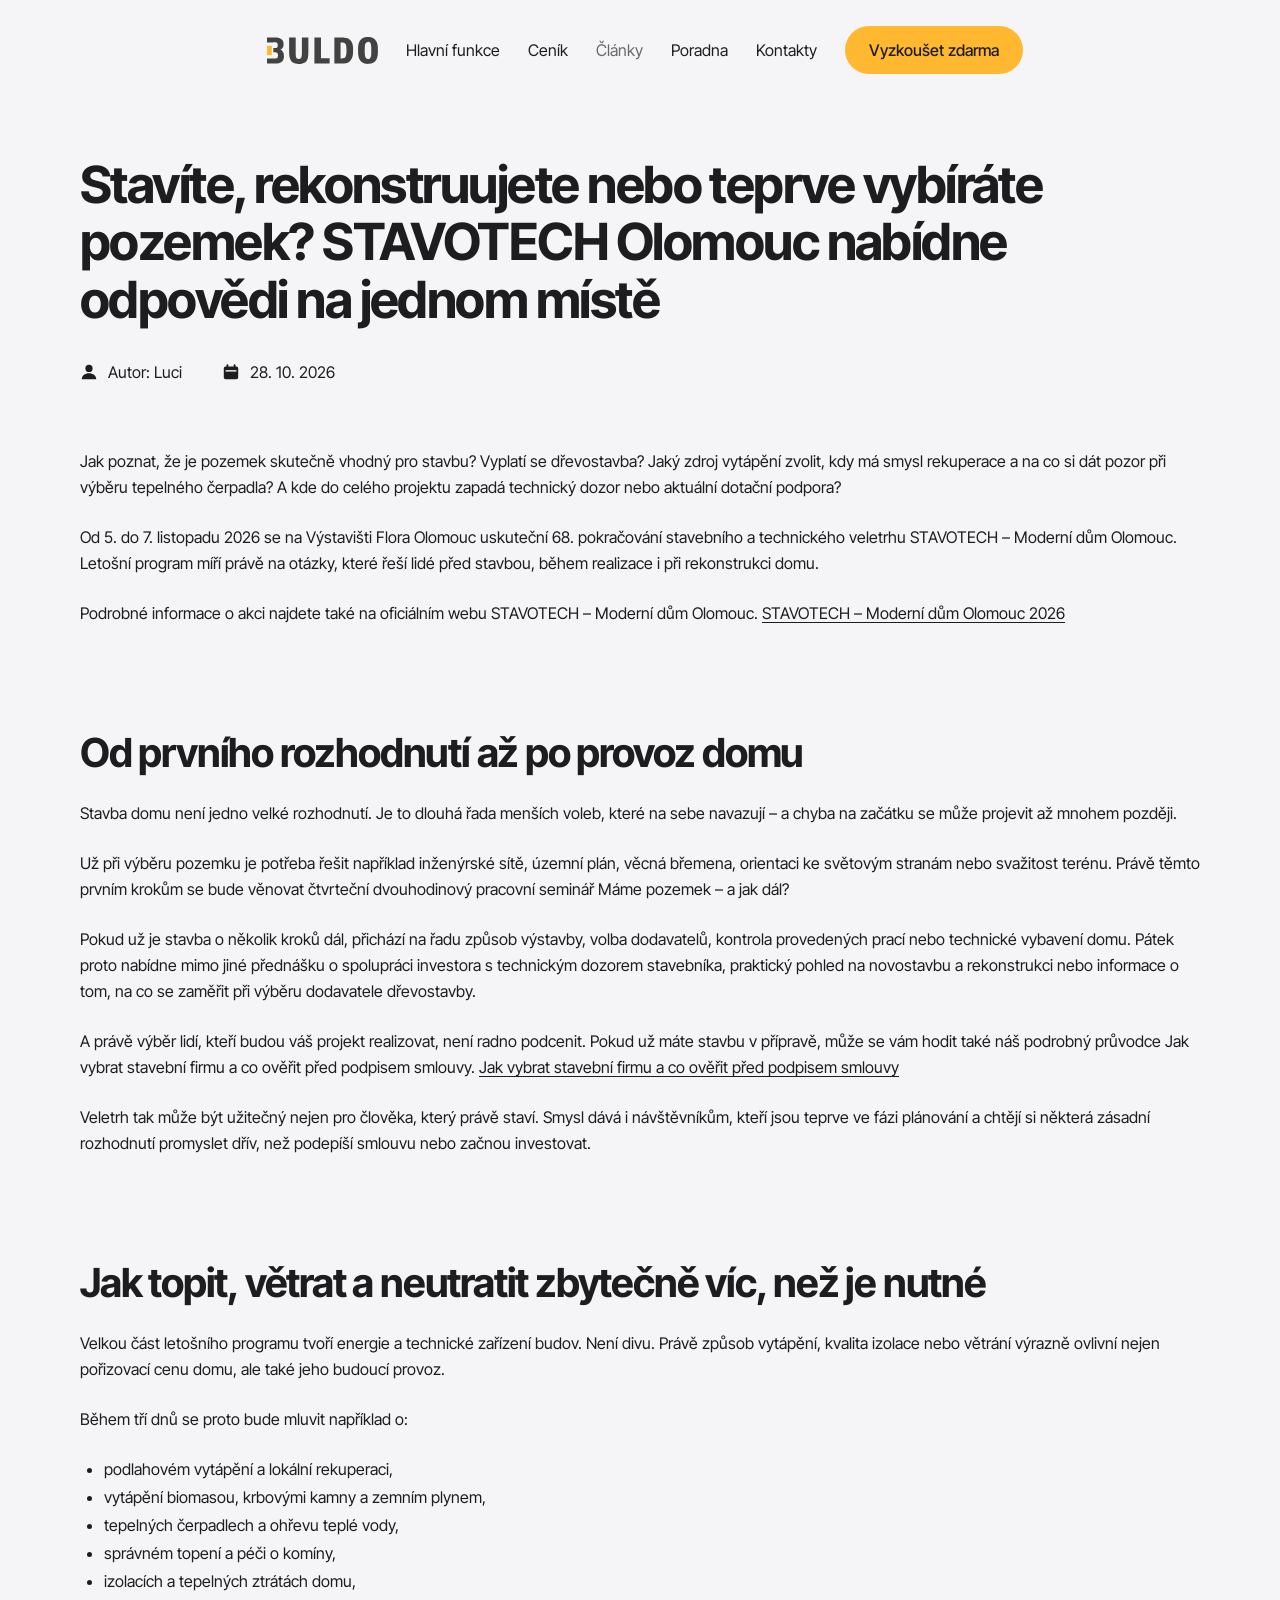
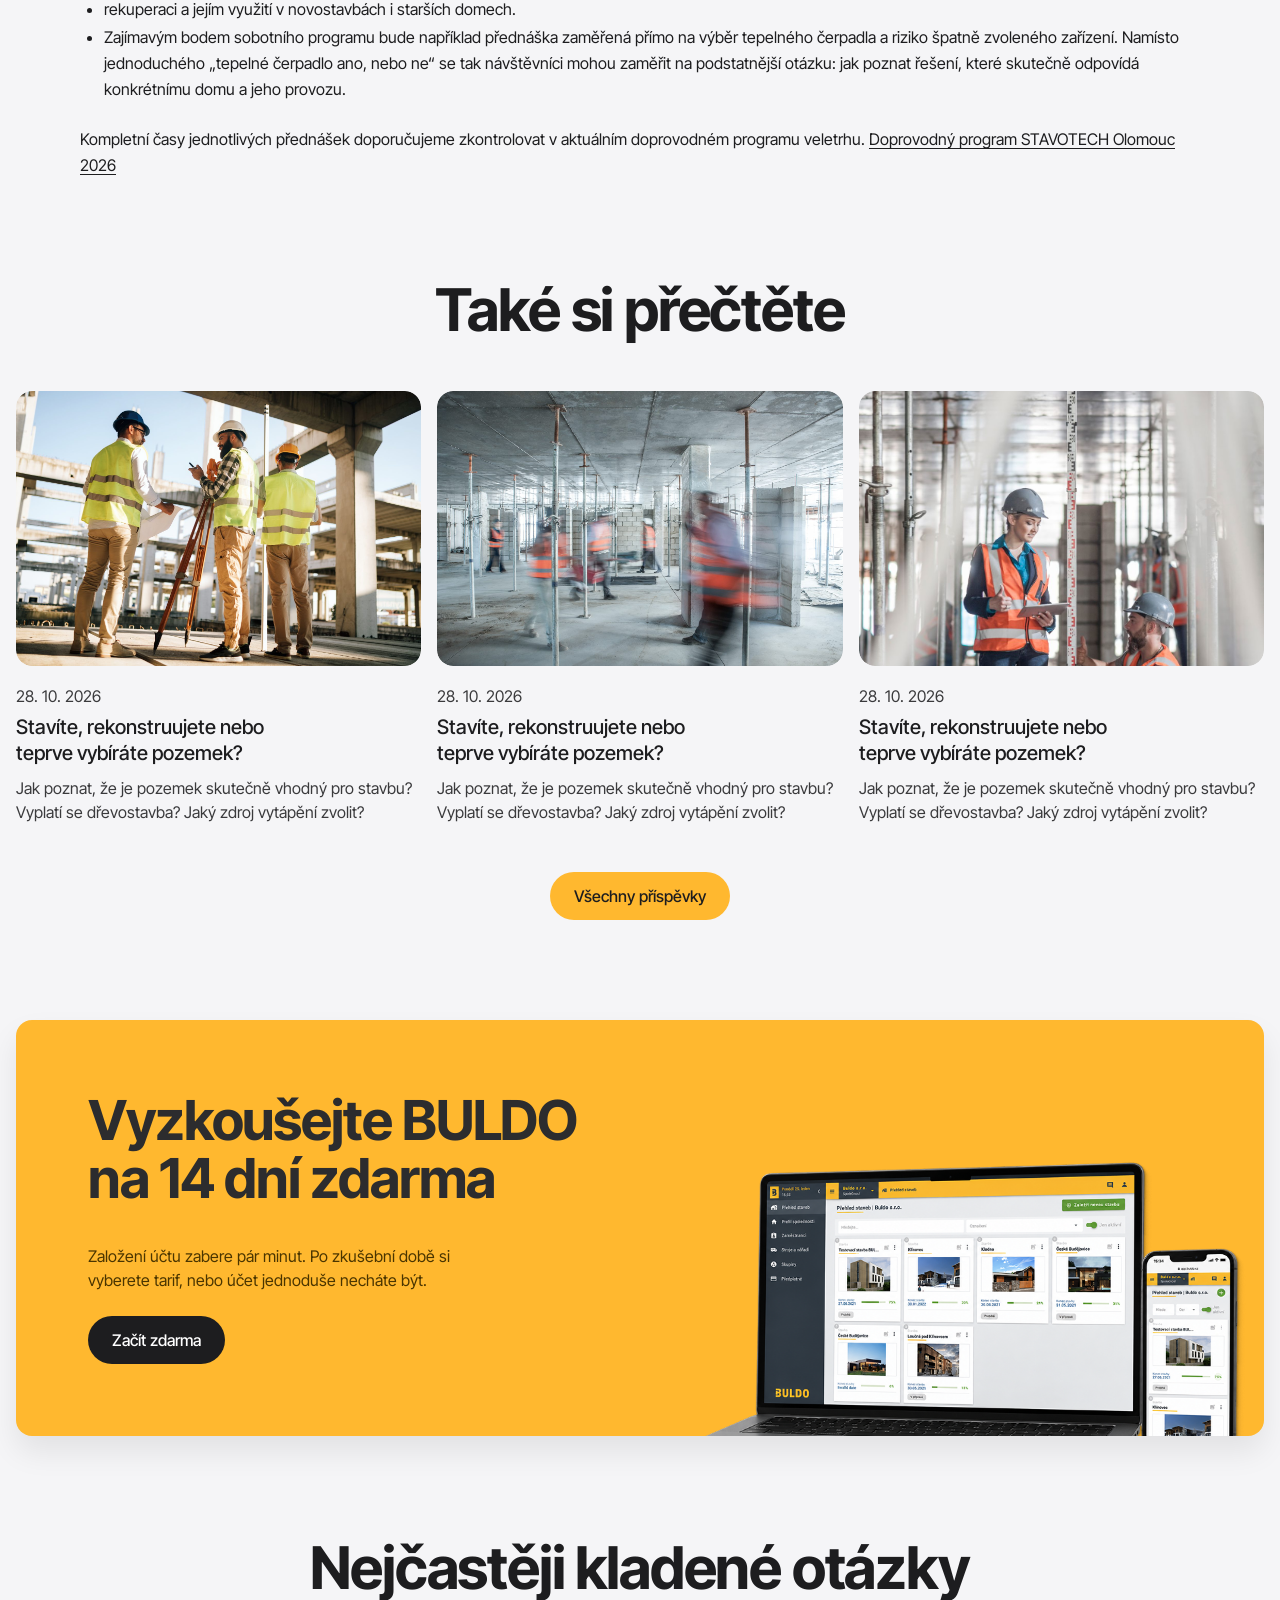
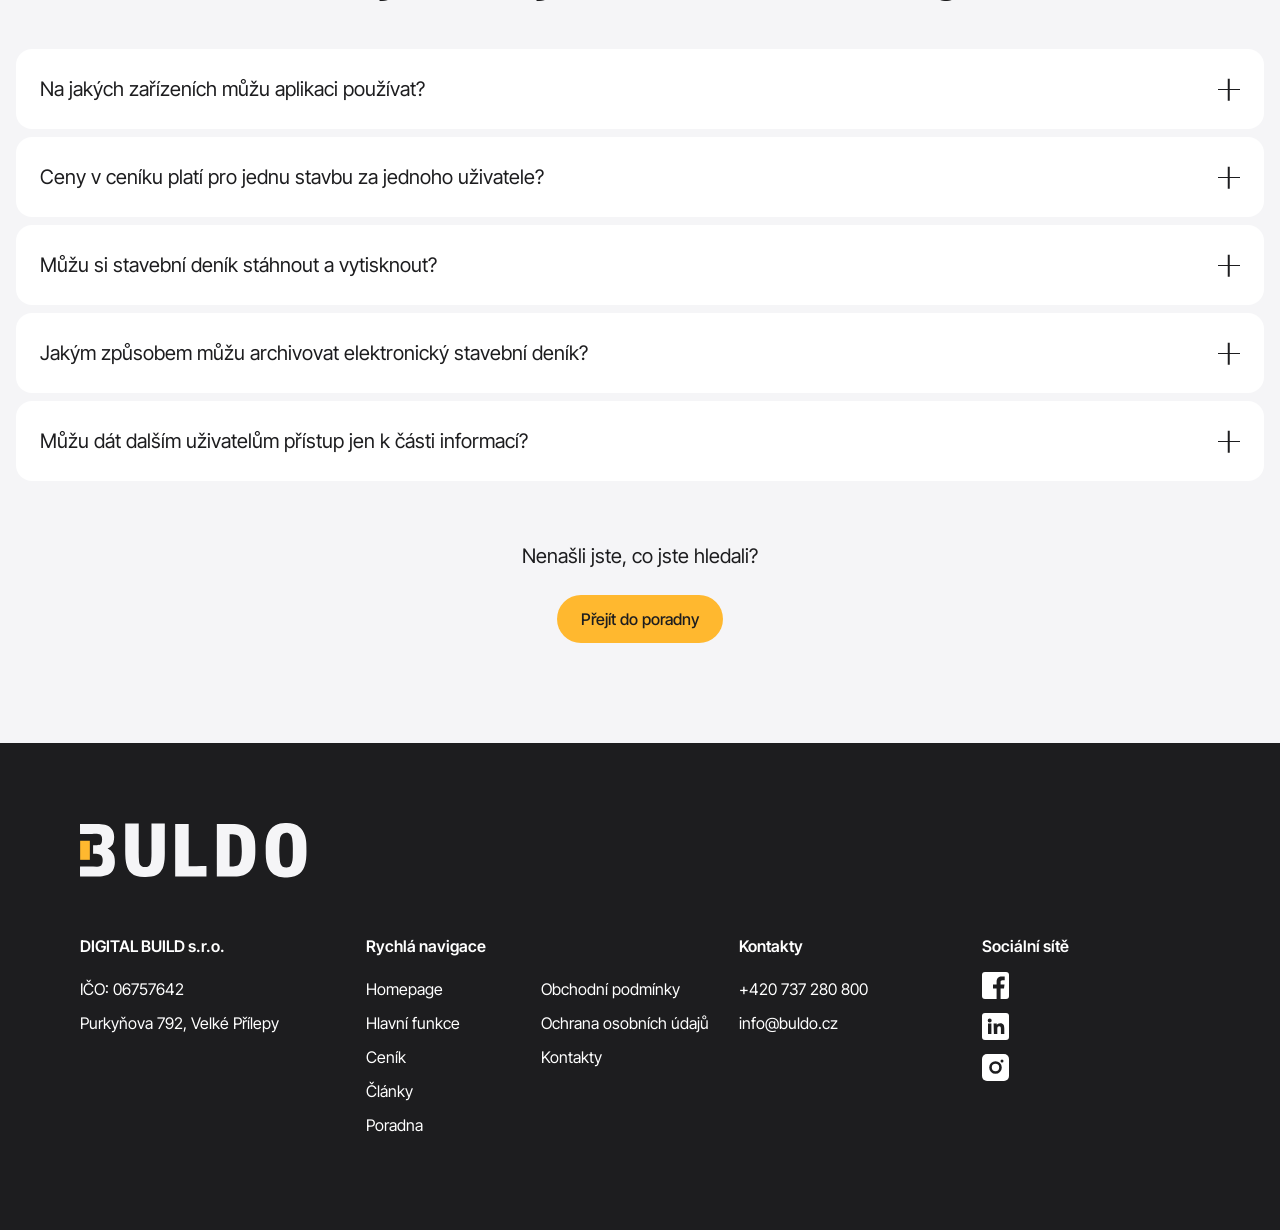
==== clanek.html @ ab0c4dd3 "Tabulka tarifů na mobilu: přepínač Basic/Standard/Profi/Profi+ Co-Authored-By: Claude Opus 5.5 <nore" ====
<!doctype html>
<html lang="cs">
<head>
<meta charset="utf-8">
<meta name="viewport" content="width=device-width, initial-scale=1">
<title>STAVOTECH Olomouc nabídne odpovědi na jednom místě | BULDO</title>
<meta name="description" content="Stavíte, rekonstruujete nebo teprve vybíráte pozemek? Program veletrhu STAVOTECH – Moderní dům Olomouc 2026.">
<link rel="icon" href="assets/svg/favicon.svg" type="image/svg+xml">
<link rel="preconnect" href="https://fonts.googleapis.com">
<link rel="preconnect" href="https://fonts.gstatic.com" crossorigin>
<link rel="stylesheet" href="https://fonts.googleapis.com/css2?family=Inter+Tight:wght@400;500;600;700&display=swap">
<link rel="stylesheet" href="assets/css/style.css?v=202611031848">
</head>
<body>
<header class="site-header header-light">
  <nav class="nav" aria-label="Hlavní menu">
    <a class="nav-logo" href="index.html" aria-label="BULDO, úvodní stránka"><img class="" src="assets/svg/logo-grey.svg" alt="BULDO" width="110" height="27"></a>
    <ul class="nav-links"><li><a href="index.html#funkce">Hlavní funkce</a></li><li><a href="index.html#cenik">Ceník</a></li><li><a href="clanky.html" aria-current="page">Články</a></li><li><a href="poradna.html">Poradna</a></li><li><a href="kontakt.html">Kontakty</a></li></ul>
    <a class="btn btn-yellow" href="https://app.buldo.cz/register">Vyzkoušet zdarma</a>
    <button class="nav-burger" type="button" aria-label="Otevřít menu" aria-expanded="false" aria-controls="mobile-menu"><span></span></button>
  </nav>
  <div class="mobile-menu" id="mobile-menu"><a href="index.html#funkce">Hlavní funkce</a><a href="index.html#cenik">Ceník</a><a href="clanky.html">Články</a><a href="poradna.html">Poradna</a><a href="kontakt.html">Kontakty</a><a class="btn btn-yellow" href="https://app.buldo.cz/register">Vyzkoušet zdarma</a></div>
</header>
<main>
<article class="post">
  <h1>Stavíte, rekonstruujete nebo teprve vybíráte pozemek? STAVOTECH Olomouc nabídne odpovědi na jednom místě</h1>
  <div class="post-meta"><span><svg viewBox="0 0 20 20" aria-hidden="true"><circle cx="10" cy="6" r="4" fill="#1D1D1F"/><path d="M2 18c0-4 3.6-6.5 8-6.5s8 2.5 8 6.5z" fill="#1D1D1F"/></svg>Autor: Luci</span><span><svg viewBox="0 0 20 20" aria-hidden="true"><rect x="2" y="4" width="16" height="14" rx="2" fill="#1D1D1F"/><rect x="5" y="1.5" width="2" height="4" rx="1" fill="#1D1D1F"/><rect x="13" y="1.5" width="2" height="4" rx="1" fill="#1D1D1F"/><rect x="4" y="8" width="12" height="1.5" fill="#fff"/></svg><time datetime="2026-10-28">28. 10. 2026</time></span></div>
  <div class="post-body">
    <p>Jak poznat, že je pozemek skutečně vhodný pro stavbu? Vyplatí se dřevostavba? Jaký zdroj vytápění zvolit, kdy má smysl rekuperace a na co si dát pozor při výběru tepelného čerpadla? A kde do celého projektu zapadá technický dozor nebo aktuální dotační podpora?</p>
    <p>Od 5. do 7. listopadu 2026 se na Výstavišti Flora Olomouc uskuteční 68. pokračování stavebního a technického veletrhu STAVOTECH – Moderní dům Olomouc. Letošní program míří právě na otázky, které řeší lidé před stavbou, během realizace i při rekonstrukci domu.</p>
    <p>Podrobné informace o akci najdete také na oficiálním webu STAVOTECH – Moderní dům Olomouc. <a href="#">STAVOTECH – Moderní dům Olomouc 2026</a></p>
    <h2>Od prvního rozhodnutí až po provoz domu</h2>
    <p>Stavba domu není jedno velké rozhodnutí. Je to dlouhá řada menších voleb, které na sebe navazují – a chyba na začátku se může projevit až mnohem později.</p>
    <p>Už při výběru pozemku je potřeba řešit například inženýrské sítě, územní plán, věcná břemena, orientaci ke světovým stranám nebo svažitost terénu. Právě těmto prvním krokům se bude věnovat čtvrteční dvouhodinový pracovní seminář Máme pozemek – a jak dál?</p>
    <p>Pokud už je stavba o několik kroků dál, přichází na řadu způsob výstavby, volba dodavatelů, kontrola provedených prací nebo technické vybavení domu. Pátek proto nabídne mimo jiné přednášku o spolupráci investora s technickým dozorem stavebníka, praktický pohled na novostavbu a rekonstrukci nebo informace o tom, na co se zaměřit při výběru dodavatele dřevostavby.</p>
    <p>A právě výběr lidí, kteří budou váš projekt realizovat, není radno podcenit. Pokud už máte stavbu v přípravě, může se vám hodit také náš podrobný průvodce Jak vybrat stavební firmu a co ověřit před podpisem smlouvy. <a href="#">Jak vybrat stavební firmu a co ověřit před podpisem smlouvy</a></p>
    <p>Veletrh tak může být užitečný nejen pro člověka, který právě staví. Smysl dává i návštěvníkům, kteří jsou teprve ve fázi plánování a chtějí si některá zásadní rozhodnutí promyslet dřív, než podepíší smlouvu nebo začnou investovat.</p>
    <h2>Jak topit, větrat a neutratit zbytečně víc, než je nutné</h2>
    <p>Velkou část letošního programu tvoří energie a technické zařízení budov. Není divu. Právě způsob vytápění, kvalita izolace nebo větrání výrazně ovlivní nejen pořizovací cenu domu, ale také jeho budoucí provoz.</p>
    <p>Během tří dnů se proto bude mluvit například o:</p>
    <ul>
      <li>podlahovém vytápění a lokální rekuperaci,</li>
      <li>vytápění biomasou, krbovými kamny a zemním plynem,</li>
      <li>tepelných čerpadlech a ohřevu teplé vody,</li>
      <li>správném topení a péči o komíny,</li>
      <li>izolacích a tepelných ztrátách domu,</li>
      <li>rekuperaci a jejím využití v novostavbách i starších domech.</li>
      <li>Zajímavým bodem sobotního programu bude například přednáška zaměřená přímo na výběr tepelného čerpadla a riziko špatně zvoleného zařízení. Namísto jednoduchého „tepelné čerpadlo ano, nebo ne“ se tak návštěvníci mohou zaměřit na podstatnější otázku: jak poznat řešení, které skutečně odpovídá konkrétnímu domu a jeho provozu.</li>
    </ul>
    <p>Kompletní časy jednotlivých přednášek doporučujeme zkontrolovat v aktuálním doprovodném programu veletrhu. <a href="#">Doprovodný program STAVOTECH Olomouc 2026</a></p>
  </div>
</article>
<section class="articles" aria-labelledby="also-title">
  <h2 class="h-section" id="also-title">Také si přečtěte</h2>
  <div class="article-grid"><a class="acard" href="clanek.html">
  <div class="img"><img src="assets/img/clanek-1.jpg" alt="Stavbyvedoucí a geodet na stavbě" width="458" height="275" loading="lazy"></div>
  <time datetime="2026-10-28">28. 10. 2026</time>
  <h3>Stavíte, rekonstruujete nebo teprve vybíráte pozemek?</h3>
  <p>Jak poznat, že je pozemek skutečně vhodný pro stavbu? Vyplatí se dřevostavba? Jaký zdroj vytápění zvolit?</p>
</a><a class="acard" href="clanek.html">
  <div class="img"><img src="assets/img/clanek-2.jpg" alt="Dělníci na stavbě v pohybu" width="458" height="275" loading="lazy"></div>
  <time datetime="2026-10-28">28. 10. 2026</time>
  <h3>Stavíte, rekonstruujete nebo teprve vybíráte pozemek?</h3>
  <p>Jak poznat, že je pozemek skutečně vhodný pro stavbu? Vyplatí se dřevostavba? Jaký zdroj vytápění zvolit?</p>
</a><a class="acard" href="clanek.html">
  <div class="img"><img src="assets/img/clanek-3.jpg" alt="Stavbyvedoucí s tabletem kontroluje měření" width="458" height="275" loading="lazy"></div>
  <time datetime="2026-10-28">28. 10. 2026</time>
  <h3>Stavíte, rekonstruujete nebo teprve vybíráte pozemek?</h3>
  <p>Jak poznat, že je pozemek skutečně vhodný pro stavbu? Vyplatí se dřevostavba? Jaký zdroj vytápění zvolit?</p>
</a></div>
  <a class="btn btn-yellow" href="clanky.html">Všechny příspěvky</a>
</section>
<section class="trial reveal" aria-labelledby="trial-title">
  <div>
    <h2 id="trial-title">Vyzkoušejte BULDO<br>na 14 dní zdarma</h2>
    <p>Založení účtu zabere pár minut. Po zkušební době si<br class="br-d"> vyberete tarif, nebo účet jednoduše necháte být.</p>
    <a class="btn btn-dark" href="https://app.buldo.cz/register">Začít zdarma</a>
  </div>
  <div class="trial-img"><img src="assets/img/app-mockup.png" alt="Aplikace BULDO na notebooku a v mobilu" width="871" height="463" loading="lazy"></div>
</section>
<section class="faq" aria-labelledby="faq-title">
  <h2 class="h-section" id="faq-title">Nejčastěji kladené otázky</h2>
  <div class="acc"><details><summary>Na jakých zařízeních můžu aplikaci používat?<span class="plus" aria-hidden="true"></span></summary><div class="answer"><p>Na počítači, notebooku, tabletu i chytrém telefonu. BULDO je webová aplikace, takže nic nestahujete ani neinstalujete. Přihlášení je chráněné dvoufázovým ověřením.</p></div></details>
<details><summary>Ceny v ceníku platí pro jednu stavbu za jednoho uživatele?<span class="plus" aria-hidden="true"></span></summary><div class="answer"><p>Ne. U tarifů Basic, Standard a Profi platíte za aktivního uživatele, ne za stavbu. Počet staveb je ve všech tarifech neomezený. Profi+ má jednu cenu za celý účet pro 40 až 100 uživatelů.</p></div></details>
<details><summary>Můžu si stavební deník stáhnout a vytisknout?<span class="plus" aria-hidden="true"></span></summary><div class="answer"><p>Ano. Celý deník nebo jen jeho část vyexportujete do PDF a můžete ho vytisknout. Pod každým podepsaným zápisem je uvedeno, kdo ho podepsal: jméno, funkce a společnost. Postup najdete v Poradně v části Export a tisk stavebního deníku.</p></div></details>
<details><summary>Jakým způsobem můžu archivovat elektronický stavební deník?<span class="plus" aria-hidden="true"></span></summary><div class="answer"><p>Deník můžete vyexportovat do PDF, případně vytisknout a uložit v papírové podobě. Stavbu lze také přepnout do režimu Archivovat: data zůstanou v cloudu a stavbu můžete později znovu aktivovat. Tlačítko Archivovat stavbu je na profilu stavby vlevo dole pod mapou.</p></div></details>
<details><summary>Můžu dát dalším uživatelům přístup jen k části informací?<span class="plus" aria-hidden="true"></span></summary><div class="answer"><p>Ano. Každému uživateli stavby nastavíte konkrétní práva, takže vidí a upravuje jen to, co potřebuje. Postup je v Poradně v části Uživatelé stavby.</p></div></details></div>
  <div class="faq-more"><p>Nenašli jste, co jste hledali?</p><a class="btn btn-yellow" href="poradna.html">Přejít do poradny</a></div>
</section>
</main>
<footer class="footer">
  <div class="footer-inner">
    <a class="footer-logo" href="index.html" aria-label="BULDO"><img src="assets/svg/logo-white.svg" alt="BULDO" width="228" height="56"></a>
    <div class="footer-grid">
      <div><h4>DIGITAL BUILD s.r.o.</h4><p>IČO: 06757642</p><p>Purkyňova 792, Velké Přílepy</p></div>
      <div class="nav-cols"><h4>Rychlá navigace</h4>
        <ul><li><a href="index.html">Homepage</a></li><li><a href="index.html#funkce">Hlavní funkce</a></li><li><a href="index.html#cenik">Ceník</a></li><li><a href="clanky.html">Články</a></li><li><a href="poradna.html">Poradna</a></li></ul>
        <ul><li><a href="#">Obchodní podmínky</a></li><li><a href="#">Ochrana osobních údajů</a></li><li><a href="kontakt.html">Kontakty</a></li></ul>
      </div>
      <div><h4>Kontakty</h4><p><a href="tel:+420737280800">+420 737 280 800</a></p><p><a href="mailto:info@buldo.cz">info@buldo.cz</a></p></div>
      <div><h4>Sociální sítě</h4><div class="socials"><a href="#" aria-label="Facebook"><svg viewBox="0 0 27 27"><rect width="27" height="27" rx="3" fill="#fff"/><path fill="#1D1D1F" d="M18.6 27V16.6h3.4l.5-4h-3.9v-2.5c0-1.2.3-1.9 2-1.9h2.1V4.6a28 28 0 00-3-.2c-3 0-5.1 1.8-5.1 5.2v3H11v4h3.6V27z"/></svg></a><a href="#" aria-label="LinkedIn"><svg viewBox="0 0 27 27"><rect width="27" height="27" rx="3" fill="#fff"/><path fill="#1D1D1F" d="M6 10.5h3.4V21H6zM7.7 5.5a2 2 0 110 4 2 2 0 010-4zM11.6 10.5h3.2v1.4h.1c.5-.9 1.6-1.7 3.3-1.7 3.5 0 4.1 2.3 4.1 5.2V21h-3.4v-5c0-1.2 0-2.7-1.7-2.7s-1.9 1.3-1.9 2.6V21h-3.4z"/></svg></a><a href="#" aria-label="Instagram"><svg viewBox="0 0 27 27"><rect width="27" height="27" rx="5" fill="#fff"/><circle cx="13.5" cy="13.5" r="5" fill="none" stroke="#1D1D1F" stroke-width="2.6"/><circle cx="20" cy="7" r="1.5" fill="#1D1D1F"/></svg></a></div></div>
    </div>
  </div>
</footer>
<script src="assets/js/main.js?v=202611031848" defer></script>
</body>
</html>
---- assets/css/style.css ----
/* BULDO web, styly podle návrhu ve Figmě (desktop 1440 px) */
:root {
  --yellow: #FFB82F;
  --yellow-hover: #F5A90F;
  --yellow-soft: #FFE3A8;
  --bg: #F5F5F7;
  --white: #FFFFFF;
  --ink: #1D1D1F;
  --ink-2: #3A3A3C;
  --muted: #6E6E73;
  --line: #E5E5EA;
  --dark: #1D1D1F;
  --black: #000000;
  --card-dark: #1C1C1E;
  --radius-s: 12px;
  --radius: 16px;
  --radius-l: 24px;
  --gutter: 16px;
  --font: "Inter Tight", system-ui, -apple-system, "Segoe UI", Roboto, sans-serif;
  --shadow: 0 10px 30px rgba(0, 0, 0, .06), 0 2px 6px rgba(0, 0, 0, .04);
  --ease: cubic-bezier(.23, 1, .32, 1);
}

*, *::before, *::after { box-sizing: border-box; }
html { -webkit-text-size-adjust: 100%; scroll-behavior: smooth; }
body {
  margin: 0;
  background: var(--bg);
  color: var(--ink);
  font: 400 16px/1.5 var(--font);
  -webkit-font-smoothing: antialiased;
  -moz-osx-font-smoothing: grayscale;
  overflow-x: hidden;
}
img, video, svg { display: block; max-width: 100%; }
a { color: inherit; text-decoration: none; }
button { font: inherit; color: inherit; cursor: pointer; }
h1, h2, h3, h4, p { margin: 0; }
:focus-visible { outline: 2px solid var(--yellow); outline-offset: 3px; border-radius: 6px; }
.sr-only { position: absolute; width: 1px; height: 1px; overflow: hidden; clip: rect(0 0 0 0); white-space: nowrap; }

.wrap { padding-inline: var(--gutter); }
.inner { max-width: 1280px; margin-inline: auto; padding-inline: 24px; }
.center { text-align: center; }

.h-section {
  font-size: clamp(36px, 4.6vw, 64px);
  line-height: 1.1;
  font-weight: 700;
  letter-spacing: -.02em;
  text-align: center;
  color: var(--ink);
}
.h-section.light { color: var(--white); }

/* Tlačítka */
.btn {
  display: inline-flex; align-items: center; justify-content: center; gap: 8px;
  height: 48px; padding: 0 24px; border-radius: 999px; border: 0;
  font-size: 16px; font-weight: 500; line-height: 1; white-space: nowrap;
  transition: background-color .2s, color .2s, border-color .2s, transform .15s var(--ease);
}
.btn:active { transform: scale(.97); }
.btn-yellow { background: var(--yellow); color: var(--ink); }
.btn-yellow:hover { background: var(--yellow-hover); }
.btn-outline-light { border: 1px solid rgba(255,255,255,.9); color: var(--white); background: transparent; }
.btn-outline-light:hover { background: rgba(255,255,255,.12); }
.btn-dark { background: var(--ink); color: var(--white); }
.btn-dark:hover { background: #000; }
.btn-full { width: 100%; }

/* ---------- Hlavička ---------- */
.site-header {
  position: absolute; z-index: 50; top: 16px; left: 0; right: 0;
  display: flex; justify-content: center; padding-inline: 24px;
}
.nav {
  display: flex; align-items: center; gap: 40px;
  height: 68px; padding: 0 10px 0 20px; border-radius: var(--radius-s);
}
.nav-logo img { height: 27px; width: auto; }
.nav-links { display: flex; gap: 40px; list-style: none; margin: 0; padding: 0; }
.nav-links a { white-space: nowrap; font-size: 16px; font-weight: 400; transition: opacity .2s; }
.nav-links a:hover, .nav-links a[aria-current="page"] { opacity: .65; }
.nav-burger, .mobile-menu { display: none; }

/* varianta na tmavém hero (homepage) */
.header-dark .nav { background: rgba(255,255,255,.12); backdrop-filter: blur(16px); -webkit-backdrop-filter: blur(16px); color: var(--white); }
/* varianta na světlém pozadí (podstránky) */
.header-light { position: relative; top: 0; padding-top: 16px; }
.header-light .nav { color: var(--ink); }

/* ---------- Hero ---------- */
.hero {
  position: relative; margin: 16px var(--gutter) 0; border-radius: var(--radius);
  overflow: hidden; background: #111; color: var(--white);
  min-height: 750px; display: flex; flex-direction: column; justify-content: flex-end;
}
.hero-video { position: absolute; inset: 0; width: 100%; height: 100%; object-fit: cover; }
.hero::after { content: ""; position: absolute; inset: 0; background: linear-gradient(90deg, rgba(0,0,0,.45) 0%, rgba(0,0,0,.1) 55%, rgba(0,0,0,0) 100%); pointer-events: none; }
.hero-content { position: relative; z-index: 2; padding: 0 56px; margin-bottom: 76px; }
.hero-rating { display: flex; align-items: center; gap: 8px; font-size: 16px; color: rgba(255,255,255,.85); margin-bottom: 14px; }
.stars { display: flex; gap: 2px; }
.stars svg { width: 18px; height: 18px; }
.hero h1 { font-size: clamp(44px, 6vw, 88px); line-height: 1.04; font-weight: 700; letter-spacing: -.025em; }
.hero-lead { margin-top: 28px; font-size: 18px; }
.hero-cta { display: flex; gap: 16px; margin-top: 32px; flex-wrap: wrap; }
.hero-logos { position: relative; z-index: 2; padding-bottom: 40px; }
.hero-logos p { padding: 0 56px; font-size: 16px; color: rgba(255,255,255,.75); margin-bottom: 18px; }

/* Pás log klientů */
.marquee { overflow: hidden; -webkit-mask-image: linear-gradient(90deg, transparent, #000 6%, #000 94%, transparent); mask-image: linear-gradient(90deg, transparent, #000 6%, #000 94%, transparent); }
.marquee-track { display: flex; gap: 32px; width: max-content; animation: marquee 60s linear infinite; }
.marquee-track img { height: 26px; width: auto; opacity: .9; }
.marquee:hover .marquee-track { animation-play-state: paused; }
@keyframes marquee { to { transform: translateX(calc(-25% - 8px)); } }
.logos-on-light .marquee-track img { filter: brightness(0) opacity(.35); }

/* ---------- Statistiky ---------- */
.stats { display: grid; grid-template-columns: repeat(4, 1fr); max-width: 1180px; margin: 0 auto; padding: 64px 24px 0; }
.stat strong { display: block; font-size: 56px; line-height: 1; font-weight: 700; letter-spacing: -.02em; color: #2C2C2E; }
.stat span { display: block; margin-top: 26px; font-size: 16px; color: var(--ink-2); }

/* ---------- Scéna: chaos → telefon (řízeno scrollem v main.js) ---------- */
.scene { position: relative; height: 320vh; }
.scene-sticky { position: sticky; top: 0; height: 100vh; min-height: 640px; overflow: hidden; }
.chaos { z-index: 2; pointer-events: none; position: absolute; left: 50%; top: 50%; transform: translate(-50%, -50%); width: min(1440px, 100%, calc(100vh * 1440 / 880)); aspect-ratio: 1440 / 880; }
.chaos h2 { position: absolute; left: 50%; top: 47%; transform: translate(-50%, -50%); width: 44%; margin: 0; }
.chaos-item { position: absolute; left: calc(var(--x) / 1440 * 100%); top: calc(var(--y) / 880 * 100%); width: calc(var(--w) / 1440 * 100%); }
.chaos-item img { width: 100%; height: auto; filter: drop-shadow(0 2px 2px rgba(0,0,0,.1)) drop-shadow(0 9px 5px rgba(0,0,0,.06)) drop-shadow(0 20px 8px rgba(0,0,0,.03)); }
@media (prefers-reduced-motion: no-preference) {
  .chaos-item img { animation: float 7s ease-in-out infinite; animation-delay: var(--d, 0s); }
}
@keyframes float { 50% { transform: translateY(-8px); } }

.control { position: absolute; inset: 0; display: flex; flex-direction: column; align-items: center; justify-content: flex-end; padding: 40px 0 100px; pointer-events: none; }
.control > * { pointer-events: auto; }
.scene-t2 { opacity: 0; }
.control-fit { position: relative; width: 860px; height: calc(560px * var(--s, 1)); margin-top: 48px; }
.control-stage { position: absolute; left: 50%; top: 0; width: 860px; height: 560px; transform: translateX(-50%) scale(var(--s, 1)); transform-origin: top center; }
.control-phone { position: absolute; left: 50%; top: 22px; width: 262px; margin-left: -131px; will-change: transform, opacity; }
.notif {
  position: absolute; display: flex; align-items: center; gap: 16px;
  padding: 16px 40px 16px 18px; background: var(--white); border-radius: 18px;
  border: 1px solid rgba(0,0,0,.06); box-shadow: 0 12px 30px rgba(0,0,0,.07);
  font-size: 16px; line-height: 24px; white-space: nowrap; width: max-content; opacity: 0; will-change: transform, opacity;
}
.notif strong { display: block; font-weight: 500; color: #2C2C2E; }
.notif span { color: #3A3A3C; }
.notif-ico { flex: none; width: 32px; height: 32px; }
.n1 { left: 375px; top: 0; }
.n2 { left: -118px; top: 144px; }
.n3 { left: 530px; top: 288px; }
.n4 { left: -12px; top: 432px; }
.scene-cta { margin-top: 32px; opacity: 0; }
/* bez JS nebo s omezeným pohybem: obě části pod sebou, bez připnutí */
.no-scene .scene { height: auto; }
.no-scene .scene-sticky { position: relative; height: auto; min-height: 0; overflow: visible; }
.no-scene .chaos { position: relative; left: auto; top: auto; transform: none; margin: 0 auto; }
.no-scene .control { position: relative; padding: 40px 0 100px; }
.no-scene .scene-t2, .no-scene .notif, .no-scene .scene-cta { opacity: 1; }

/* ---------- Statistiky: vyjetí nahoru ---------- */
@media (prefers-reduced-motion: no-preference) {
  .js .stat { opacity: 0; transform: translateY(40px); transition: opacity .9s var(--ease), transform .9s var(--ease); transition-delay: calc(var(--i, 0) * 120ms); }
  .js .stats.is-visible .stat { opacity: 1; transform: none; }
}

/* ---------- Tmavá část (funkce + proč) ---------- */
.dark { background: var(--dark); color: var(--white); padding: 100px 0; }
.features-box {
  position: relative; margin: 48px var(--gutter) 0; background: var(--black);
  border-radius: var(--radius); overflow: hidden; aspect-ratio: 1408 / 717;
}
.features-nav { position: absolute; z-index: 2; left: 0; top: 0; bottom: 0; display: flex; align-items: center; gap: 30px; padding-left: 3.4%; }
.features-arrows { display: flex; flex-direction: column; gap: 12px; }
.features-arrows button { width: 36px; height: 36px; border-radius: 50%; border: 0; background: #1C1C1E; color: var(--white); display: grid; place-items: center; transition: background .2s, opacity .2s; }
.features-arrows button:hover { background: #2C2C2E; }
.features-arrows button:disabled { opacity: .3; cursor: default; }
.features-list { list-style: none; margin: 0; padding: 0; display: flex; flex-direction: column; align-items: flex-start; gap: 12px; }
.feature-tab {
  display: block; text-align: left; border: 0; background: #1C1C1E; color: var(--white);
  padding: 12px 24px; border-radius: 24px; font-size: 16px; line-height: 24px;
  transition: background .25s, border-radius .25s;
}
.feature-tab:hover { background: #2C2C2E; }
.feature-tab .desc { display: none; }
.feature-tab[aria-selected="true"] { background: #2C2C2E; border-radius: 16px; max-width: 298px; }
.feature-tab[aria-selected="true"] .name { font-weight: 600; }
.feature-tab[aria-selected="true"] .desc { display: inline; }
.feature-tab[aria-selected="true"] .name { display: none; }
.feature-tab .desc b { font-weight: 600; }
.features-media { position: absolute; inset: 0; }
/* MacBook usazený vpravo, přesahuje pravý okraj boxu (podle návrhu) */
.features-media video { position: absolute; left: 31.4%; top: -3.8%; width: 105.7%; max-width: none; height: auto; opacity: 0; transition: opacity .4s; }
.features-media video.active { opacity: 1; }

.why { margin-top: 100px; }
.bento { display: grid; grid-template-columns: 1fr 1fr; gap: 16px; padding: 0 var(--gutter); margin-top: 48px; }
.bento-col { display: flex; flex-direction: column; gap: 16px; }
.bcard { position: relative; overflow: hidden; background: var(--black); border-radius: var(--radius); color: var(--white); }
.bcard h3 { position: relative; z-index: 2; font-size: 26px; line-height: 34px; font-weight: 500; letter-spacing: -.01em; text-align: center; padding: 50px 40px 0; }
.bcard > img.fill { width: 100%; height: auto; }
.bc-all { aspect-ratio: 1 / 1; }
.bc-all img { position: absolute; inset: 0; width: 100%; height: 100%; }
.bc-24 { aspect-ratio: 696 / 432; }
.bc-24 img { position: absolute; inset: 0; width: 100%; height: 100%; }
.bc-24 .online { position: relative; z-index: 2; display: flex; align-items: center; justify-content: center; gap: 8px; margin-top: 10px; font-size: 14px; color: rgba(255,255,255,.85); }
.bc-24 .online::before { content: ""; width: 6px; height: 6px; border-radius: 50%; background: #30D158; box-shadow: 0 0 8px #30D158; }
.bc-24 h3 { padding-top: 48px; }
.bc-photo { aspect-ratio: 696 / 407; }
.bc-photo > img.bg { position: absolute; inset: 0; width: 100%; height: 100%; object-fit: cover; }
.bc-photo h3 { padding-top: 46px; }
.bc-time { aspect-ratio: 696 / 432; }
.bc-time .bg { filter: none; }
.bc-time .time-card { position: absolute; z-index: 2; left: 9.2%; right: 9.2%; bottom: 0; width: 81.6%; }
.bc-time::after { content: ""; position: absolute; inset: 0; background: linear-gradient(180deg, rgba(0,0,0,.35), rgba(0,0,0,.15) 60%, rgba(0,0,0,.4)); }
.bc-tablet::after { content: ""; position: absolute; inset: 0; background: linear-gradient(90deg, rgba(0,0,0,0) 30%, rgba(0,0,0,.25)); }
.bc-tablet h3 { padding-left: 120px; padding-right: 20px; }
.save-dialog {
  position: absolute; z-index: 2; right: 5.7%; bottom: 11%; width: 46%; padding: 20px 16px 16px;
  background: rgba(40,40,42,.82); backdrop-filter: blur(18px); -webkit-backdrop-filter: blur(18px);
  border: 1px solid rgba(255,255,255,.1); border-radius: 22px; color: var(--white);
}
.save-dialog .t { font-size: 16px; font-weight: 600; padding: 0 4px 12px; }
.save-dialog .row { background: rgba(255,255,255,.06); border-radius: 12px; padding: 10px 12px; font-size: 12.5px; line-height: 18px; margin-bottom: 8px; color: rgba(255,255,255,.85); }
.save-dialog .site { display: flex; gap: 10px; align-items: center; }
.save-dialog .site i { width: 36px; height: 36px; border-radius: 50%; background: radial-gradient(circle at 40% 40%, #7FA36B, #2F4A2A); flex: none; }
.save-dialog .site b { display: block; font-size: 14px; font-weight: 600; color: var(--white); }
.save-dialog .site small { font-size: 11.5px; color: rgba(255,255,255,.6); }
.save-dialog .btns { display: grid; grid-template-columns: 1fr 1fr; gap: 8px; margin-top: 4px; }
.save-dialog .btns span { display: grid; place-items: center; height: 38px; border-radius: 999px; font-size: 14px; font-weight: 500; background: rgba(255,255,255,.1); }
.save-dialog .btns span.y { background: var(--yellow); color: var(--ink); }
.bc-lost { aspect-ratio: 696 / 460; }
.bc-lost img { position: absolute; inset: 0; width: 100%; height: 100%; }
.bc-lost h3 { padding-top: 50px; }
.bc-paper { aspect-ratio: 696 / 641; }
.bc-paper img { position: absolute; inset: 0; width: 100%; height: 100%; object-fit: cover; }
.why-link { display: flex; align-items: center; justify-content: center; gap: 10px; margin-top: 36px; font-size: 26px; font-weight: 500; color: var(--yellow); }
.why-link svg { transition: transform .2s var(--ease); }
.why-link:hover svg { transform: translateX(4px); }

/* ---------- Ceník ---------- */
.pricing { padding: 100px 0 0; }
.switch { display: flex; width: max-content; margin: 48px auto 40px; padding: 6px; border-radius: 999px; background: #E5E5EA; position: relative; }
.switch button { position: relative; z-index: 1; display: flex; align-items: center; gap: 10px; border: 0; background: transparent; height: 40px; padding: 0 16px; border-radius: 999px; font-size: 16px; color: #8E8E93; transition: color .2s; }
.switch button[aria-pressed="true"] { color: var(--ink); }
.switch .knob { position: absolute; top: 6px; bottom: 6px; left: 6px; border-radius: 999px; background: var(--white); box-shadow: 0 1px 3px rgba(0,0,0,.08); transition: transform .35s var(--ease), width .35s var(--ease); }
.badge { white-space: nowrap; display: inline-flex; align-items: center; height: 24px; padding: 0 8px; border-radius: 999px; background: var(--yellow); color: var(--ink); font-size: 12px; font-weight: 500; }
.badge-soft { background: var(--yellow-soft); color: #7A5300; }
.plans { display: grid; grid-template-columns: repeat(4, 1fr); gap: 16px; padding: 0 var(--gutter); }
.plan { display: flex; flex-direction: column; background: var(--white); border-radius: var(--radius); border: 1px solid rgba(0,0,0,.05); box-shadow: var(--shadow); padding: 32px 31px 31px; }
.plan h3 { font-size: 26px; font-weight: 500; letter-spacing: -.01em; }
.plan .for { max-width: 230px; margin-top: 10px; font-size: 16px; line-height: 24px; color: var(--ink-2); min-height: 48px; }
.price { display: flex; align-items: center; gap: 14px; margin-top: 30px; }
.price strong { font-size: 46px; line-height: 1; font-weight: 600; letter-spacing: -.03em; }
.price-unit { margin-top: 12px; font-size: 16px; color: var(--ink-2); }
.plan ul { list-style: none; margin: 26px 0 32px; padding: 0; display: grid; gap: 8px; }
.plan li { display: flex; align-items: center; gap: 10px; font-size: 16px; color: var(--ink-2); }
.check { flex: none; width: 22px; height: 22px; }
.plan .btn { margin-top: auto; }
.price-note { margin-top: 48px; text-align: center; font-size: 16px; color: var(--ink-2); }

.compare-title { margin-top: 100px; }
.compare { margin: 48px var(--gutter) 0; background: var(--white); border-radius: var(--radius); border: 1px solid rgba(0,0,0,.05); box-shadow: var(--shadow); padding: 16px 32px 0; overflow-x: auto; }
.compare table { width: 100%; min-width: 560px; border-collapse: collapse; }
.compare th, .compare td { text-align: center; font-weight: 400; }
.compare thead th { font-size: 20px; padding: 36px 0 52px; border-bottom: 2px solid var(--line); }
.compare tbody th { text-align: left; padding: 26px 0 22px; width: 31%; }
.compare tbody th b { display: block; font-size: 20px; font-weight: 400; }
.compare tbody th small { display: block; margin-top: 10px; font-size: 16px; color: var(--ink-2); }
.compare tbody tr + tr > * { border-top: 1px solid var(--line); }
.compare td .check { width: 34px; height: 34px; margin: 0 auto; }
.compare .dash { display: block; width: 14px; height: 3px; border-radius: 2px; background: #D1D1D6; margin: 0 auto; }
.compare tfoot th, .compare tfoot td { font-size: 20px; padding: 28px 0; }
.compare tfoot th { text-align: left; }
.compare tfoot tr:first-child > * { border-top: 3px solid var(--line); }
.compare tfoot tr + tr > * { border-top: 1px solid var(--line); }
.compare-tabs { display: none; }
.compare-note { margin-top: 24px; text-align: center; font-size: 16px; color: var(--ink-2); padding: 0 24px; }

/* ---------- Žlutý pruh ---------- */
.help-bar {
  display: flex; align-items: center; gap: 12px 40px; flex-wrap: wrap;
  margin: 16px var(--gutter) 0; padding: 32px; border-radius: var(--radius);
  background: var(--yellow); box-shadow: 0 16px 30px rgba(0,0,0,.08); font-size: 20px; letter-spacing: -.01em;
}
.help-bar a { white-space: nowrap; }
.help-bar p { flex: 1 1 auto; }
.help-bar p b { font-weight: 500; }
.help-bar p span { color: #5E4300; margin-left: 8px; }
.help-bar a { font-weight: 500; }
.help-bar a:hover { text-decoration: underline; }

/* ---------- Články ---------- */
.articles { padding: 100px 0 0; }
.article-grid { display: grid; grid-template-columns: repeat(3, 1fr); gap: 40px 16px; padding: 0 var(--gutter); margin-top: 48px; }
.acard img { width: 100%; aspect-ratio: 458 / 275; object-fit: cover; border-radius: var(--radius); transition: transform .5s var(--ease); }
.acard .img { overflow: hidden; border-radius: var(--radius); }
.acard:hover img { transform: scale(1.03); }
.acard time { display: block; margin-top: 18px; font-size: 16px; color: var(--ink-2); }
.acard h3 { margin-top: 6px; font-size: 20px; line-height: 26px; font-weight: 500; max-width: 300px; }
.acard p { margin-top: 10px; font-size: 16px; line-height: 24px; color: var(--ink-2); max-width: 430px; }
.articles .btn, .more-btn { display: flex; width: max-content; margin: 48px auto 0; }

/* ---------- CTA 14 dní ---------- */
.trial {
  position: relative; display: grid; grid-template-columns: 1fr 1fr; align-items: center;
  margin: 100px var(--gutter) 0; min-height: 416px; padding: 0 0 0 72px;
  background: var(--yellow); border-radius: var(--radius); box-shadow: 0 16px 30px rgba(0,0,0,.08);
}
.trial h2 { font-size: clamp(36px, 4.3vw, 62px); line-height: 1.05; font-weight: 700; letter-spacing: -.02em; color: #2C2C2E; }
.trial p { margin-top: 36px; font-size: 16px; line-height: 24px; color: #4A3500; max-width: 460px; }
.trial .btn { margin-top: 24px; }
.trial-img { align-self: end; justify-self: end; width: 100%; max-width: 760px; margin-top: 56px; }
.trial-img img { width: 100%; height: auto; }

/* ---------- FAQ / akordeon ---------- */
.faq { padding: 100px 0; }
.acc { display: grid; gap: 8px; padding: 0 var(--gutter); margin-top: 48px; }
.acc details { background: var(--white); border-radius: var(--radius); }
.acc summary { list-style: none; display: flex; align-items: center; justify-content: space-between; gap: 24px; min-height: 80px; padding: 16px 24px; font-size: 20px; cursor: pointer; }
.acc summary::-webkit-details-marker { display: none; }
.acc .plus { position: relative; flex: none; width: 22px; height: 22px; }
.acc .plus::before, .acc .plus::after { content: ""; position: absolute; left: 0; right: 0; top: 50%; height: 1.5px; background: currentColor; transition: transform .3s var(--ease); }
.acc .plus::after { transform: rotate(90deg); }
.acc details[open] .plus::after { transform: rotate(0); }
.acc .answer { padding: 0 24px 24px; font-size: 16px; line-height: 26px; color: var(--ink-2); max-width: 900px; }
.acc .answer p + p { margin-top: 10px; }
.faq-more { margin-top: 60px; text-align: center; font-size: 20px; }
.faq-more .btn { margin-top: 24px; }

/* ---------- Patička ---------- */
.footer { background: var(--dark); color: var(--white); padding: 80px 0 88px; }
.footer-inner { max-width: 1440px; margin: 0 auto; padding: 0 80px; }
.footer-logo img { width: 228px; height: auto; }
.footer-grid { display: grid; grid-template-columns: 323px 488px 253px 1fr; margin-top: 56px; font-size: 16px; }
.footer h4 { font-size: 16px; font-weight: 600; margin-bottom: 14px; }
.footer p, .footer li { line-height: 34px; }
.footer ul { list-style: none; margin: 0; padding: 0; }
.footer .nav-cols { display: grid; grid-template-columns: 197px 1fr; }
.footer .nav-cols h4 { grid-column: 1 / -1; }
.footer li a, .footer p a { transition: opacity .2s; }
.footer li a:hover, .footer p a:hover { opacity: .65; }
.socials { display: flex; flex-direction: column; gap: 14px; margin-top: 2px; }
.socials svg { width: 27px; height: 27px; }

/* ---------- Podstránky ---------- */
.page-hero { text-align: center; padding: 56px 24px 0; }
.page-hero h1 { font-size: clamp(40px, 5.6vw, 80px); line-height: 1.08; font-weight: 700; letter-spacing: -.025em; color: var(--ink); }
.page-hero p { max-width: 640px; margin: 36px auto 0; font-size: 16px; line-height: 24px; color: var(--ink-2); }
.listing { margin-top: 100px; }
.acard.is-hidden { display: none; }

/* Článek */
.post { max-width: 1440px; margin: 0 auto; padding: 72px 80px 0; }
.post h1 { font-size: clamp(32px, 4vw, 54px); line-height: 1.12; font-weight: 700; letter-spacing: -.03em; max-width: 1100px; }
.post-meta { display: flex; gap: 40px; margin-top: 32px; font-size: 16px; }
.post-meta span { display: flex; align-items: center; gap: 10px; }
.post-meta svg { width: 18px; height: 18px; }
.post-body { margin-top: 64px; font-size: 16px; line-height: 26px; }
.post-body p { margin-top: 24px; }
.post-body p:first-child { margin-top: 0; }
.post-body h2 { margin-top: 104px; font-size: 40px; line-height: 1.15; font-weight: 700; letter-spacing: -.03em; }
.post-body h2 + p { margin-top: 24px; }
.post-body ul { margin: 24px 0 0; padding-left: 24px; }
.post-body li + li { margin-top: 2px; }
.post-body a { text-decoration: underline; text-underline-offset: 3px; }
.post-body a:hover { color: #A06A00; }

/* Kontakt */
.contact { display: grid; grid-template-columns: 1fr 548px; gap: 64px; max-width: 1440px; margin: 0 auto; padding: 72px 80px 0; }
.contact h1 { font-size: clamp(34px, 3.8vw, 54px); line-height: 1.15; font-weight: 700; letter-spacing: -.03em; }
.contact-lead { margin-top: 44px; max-width: 600px; font-size: 16px; line-height: 24px; color: var(--ink-2); }
.contact-info { display: grid; grid-template-columns: 1fr 1fr; gap: 24px 32px; margin-top: 44px; max-width: 600px; }
.contact-info a, .contact-info span { display: flex; align-items: center; gap: 14px; font-size: 16px; }
.contact-info a:hover { text-decoration: underline; }
.ci { flex: none; width: 32px; height: 32px; }
.ci svg { width: 16px; height: 16px; }
.form { display: grid; grid-template-columns: 1fr 1fr; gap: 16px; }
.field { position: relative; }
.field.full { grid-column: 1 / -1; }
.field input, .field textarea {
  width: 100%; height: 60px; padding: 0 20px; border: 1px solid transparent; border-radius: var(--radius-s);
  background: var(--white); font: inherit; font-size: 16px; color: var(--ink); transition: border-color .2s, box-shadow .2s;
}
.field textarea { height: 140px; padding: 18px 20px; resize: vertical; }
.field input::placeholder, .field textarea::placeholder { color: #8E8E93; }
.field input:focus, .field textarea:focus { outline: 0; border-color: var(--yellow); box-shadow: 0 0 0 3px rgba(255,184,47,.25); }
.consent { grid-column: 1 / -1; display: flex; gap: 12px; align-items: flex-start; font-size: 13px; line-height: 18px; color: var(--ink-2); margin-top: 8px; }
.consent input { width: 16px; height: 16px; margin: 1px 0 0; accent-color: var(--ink); flex: none; }
.form .btn { grid-column: 1 / -1; height: 52px; border-radius: var(--radius-s); margin-top: 8px; }
.form-msg { grid-column: 1 / -1; font-size: 15px; padding: 14px 16px; border-radius: var(--radius-s); background: #E8F7EC; color: #1E6B34; display: none; }
.form-msg.show { display: block; }
.contact-logos { margin-top: 56px; text-align: center; }
.contact-logos p { font-size: 16px; color: var(--ink-2); margin-bottom: 18px; }

/* Poradna */
.search { display: flex; gap: 8px; width: min(536px, 100% - 32px); margin: 36px auto 0; padding: 8px; background: var(--white); border-radius: var(--radius-s); border: 1px solid rgba(0,0,0,.06); box-shadow: var(--shadow); }
.search input { flex: 1; min-width: 0; height: 40px; padding: 0 12px; border: 0; border-radius: 8px; background: var(--bg); font: inherit; font-size: 15px; }
.search input:focus { outline: 2px solid var(--yellow); }
.search .btn { height: 40px; border-radius: 8px; padding: 0 20px; font-size: 15px; }
.help { display: grid; grid-template-columns: 404px 1fr; gap: 48px; padding: 0 var(--gutter); margin-top: 80px; }
.help-side { position: sticky; top: 16px; align-self: start; display: grid; gap: 8px; }
.help-side a { display: flex; align-items: center; gap: 10px; min-height: 76px; padding: 0 24px; background: var(--white); border-radius: var(--radius-s); font-size: 18px; transition: background .2s; }
.help-side a:hover, .help-side a.active { background: #FFF6E3; }
.help-side .count { display: inline-grid; place-items: center; min-width: 28px; height: 28px; padding: 0 6px; border-radius: 999px; background: var(--yellow); font-size: 13px; font-weight: 600; }
.help-main section { scroll-margin-top: 24px; }
.help-main section + section { margin-top: 80px; }
.help-main h2 { font-size: 40px; line-height: 1.2; font-weight: 700; letter-spacing: -.03em; }
.help-main .acc { padding: 0; margin-top: 32px; }
.help-main .acc summary { font-size: 18px; min-height: 76px; }
.help-empty { display: none; margin-top: 40px; font-size: 18px; color: var(--ink-2); }
.help-empty.show { display: block; }
.help-main section.is-hidden, .help-main details.is-hidden { display: none; }

/* Animace při scrollu */
@media (prefers-reduced-motion: no-preference) {
  .reveal { opacity: 0; transform: translateY(24px); transition: opacity .8s var(--ease), transform .8s var(--ease); }
  .reveal.is-visible { opacity: 1; transform: none; }
}

/* ---------- Responzivita ---------- */
@media (max-width: 1280px) {
  .nav, .nav-links { gap: 28px; }
  .footer-grid { grid-template-columns: 1.2fr 1.6fr 1fr 1fr; gap: 24px; }
  .footer .nav-cols { grid-template-columns: 1fr 1fr; }
}
@media (max-width: 1100px) {
  .plans { grid-template-columns: repeat(2, 1fr); }
  .features-box { grid-template-columns: 400px 1fr; }
  .contact { grid-template-columns: 1fr; padding-inline: 40px; }
  .post { padding-inline: 40px; }
  .help { grid-template-columns: 300px 1fr; gap: 32px; }
  .help-side a { min-height: 60px; font-size: 16px; }
}
@media (max-width: 960px) {
  .site-header { top: 24px; padding-inline: 24px; }
  .header-light { top: 0; }
  .nav { width: 100%; justify-content: space-between; gap: 16px; height: 60px; padding: 0 8px 0 16px; }
  .nav-links, .nav > .btn { display: none; }
  .nav-burger { display: grid; place-items: center; width: 44px; height: 44px; border: 0; border-radius: 10px; background: transparent; }
  .header-dark .nav-burger { color: var(--white); }
  .nav-burger span, .nav-burger span::before, .nav-burger span::after { display: block; width: 20px; height: 2px; border-radius: 2px; background: currentColor; position: relative; transition: transform .3s var(--ease), background .2s; }
  .nav-burger span::before, .nav-burger span::after { content: ""; position: absolute; left: 0; }
  .nav-burger span::before { top: -6px; } .nav-burger span::after { top: 6px; }
  .nav-open .nav-burger span { background: transparent; }
  .nav-open .nav-burger span::before { transform: translateY(6px) rotate(45deg); }
  .nav-open .nav-burger span::after { transform: translateY(-6px) rotate(-45deg); }
  .mobile-menu { display: flex; position: fixed; inset: 0; z-index: 40; background: var(--dark); color: var(--white); padding: 112px 32px 32px; display: flex; flex-direction: column; gap: 4px; opacity: 0; visibility: hidden; transition: opacity .3s, visibility .3s; }
  .mobile-menu a:not(.btn) { font-size: 28px; font-weight: 600; letter-spacing: -.02em; padding: 10px 0; }
  .mobile-menu .btn { margin-top: 24px; }
  .nav-open .mobile-menu { opacity: 1; visibility: visible; }
  .nav-open .nav { position: relative; z-index: 45; color: var(--white); }
  .nav-open .nav-burger { color: var(--white); }
  .nav-open .nav-logo img { filter: brightness(0) invert(1); }
  .nav-open .nav-logo img.logo-white { filter: none; }

  .hero { min-height: 680px; }
  .hero-content { padding: 0 24px; margin-bottom: 48px; }
  .hero-logos p { padding: 0 24px; }
  .stats { grid-template-columns: repeat(2, 1fr); gap: 40px 16px; }
  .stat span { margin-top: 12px; }
  .chaos { width: min(100%, 520px); aspect-ratio: 375 / 600; }
  .chaos h2 { width: 86%; top: 47%; }
  .chaos-item { left: calc(var(--mx) * 1%); top: calc(var(--my) * 1%); width: calc(var(--mw) * 1%); }
  .control-fit { width: 360px; }
  .control-stage { width: 360px; }
  .control-phone { top: 30px; }
  .notif { padding: 12px 16px; gap: 12px; font-size: 14px; line-height: 20px; white-space: normal; width: 300px; border-radius: 16px; }
  .notif-ico { width: 28px; height: 28px; }
  .n1 { left: 60px; top: 0; } .n2 { left: 0; top: 150px; } .n3 { left: 60px; top: 300px; } .n4 { left: 0; top: 450px; }
  .features-box { aspect-ratio: auto; }
  .features-nav { position: relative; padding: 32px 20px 0; }
  .features-arrows { display: none; }
  .features-list { flex-direction: row; flex-wrap: wrap; gap: 8px; }
  .feature-tab[aria-selected="true"] { max-width: 100%; }
  .features-media { position: relative; aspect-ratio: 16 / 9; }
  .features-media video { left: 0; top: 0; width: 100%; }
  .bento { grid-template-columns: 1fr; }
  .bc-tablet h3 { padding-left: 40px; }
  .trial { grid-template-columns: 1fr; padding: 48px 24px 0; }
  .trial-img { margin-top: 32px; }
  .article-grid { grid-template-columns: 1fr 1fr; }
  .footer-inner { padding: 0 24px; }
  .footer-grid { grid-template-columns: 1fr 1fr; gap: 40px 24px; }
  .help { grid-template-columns: 1fr; }
  .help-side { position: static; grid-template-columns: repeat(auto-fill, minmax(220px, 1fr)); }
}
@media (max-width: 640px) {
  .br-d { display: none; }
  /* Tabulka tarifů: na mobilu přepínač a jeden tarif vedle funkcí */
  .compare-tabs { display: grid; grid-template-columns: repeat(4, 1fr); gap: 4px; margin: 32px var(--gutter) 0; padding: 4px; border-radius: 999px; background: #E5E5EA; }
  .compare-tabs button { border: 0; background: transparent; height: 40px; border-radius: 999px; font-size: 15px; font-weight: 500; color: #6E6E73; transition: background .2s, color .2s; }
  .compare-tabs button[aria-selected="true"] { background: var(--white); color: var(--ink); box-shadow: 0 1px 3px rgba(0,0,0,.08); }
  .compare { margin-top: 12px; padding: 0 20px; overflow: visible; }
  .compare table { min-width: 0; table-layout: fixed; }
  .compare thead { display: none; }
  .compare tr > :nth-child(n+2) { display: none; }
  .compare[data-col="2"] tr > :nth-child(2), .compare[data-col="3"] tr > :nth-child(3),
  .compare[data-col="4"] tr > :nth-child(4), .compare[data-col="5"] tr > :nth-child(5) { display: table-cell; width: 72px; }
  .compare tbody th { width: auto; padding: 18px 12px 16px 0; }
  .compare tbody th b { font-size: 17px; }
  .compare tbody th small { font-size: 14px; margin-top: 4px; }
  .compare tbody tr:first-child > * { border-top: 0; }
  .compare td .check { width: 28px; height: 28px; }
  .compare tfoot th, .compare tfoot td { font-size: 16px; padding: 18px 0; }
  .compare tfoot td { white-space: nowrap; text-align: right; width: 96px !important; }
  .h-section { font-size: 34px; }
  .hero { min-height: 640px; }
  .hero h1 { font-size: 46px; }
  .hero-lead { font-size: 16px; margin-top: 20px; }
  .stat strong { font-size: 40px; }
  .plans { grid-template-columns: 1fr; }
  .bcard h3 { font-size: 21px; line-height: 28px; padding: 28px 20px 0 !important; }
  .bc-photo, .bc-time { aspect-ratio: 4 / 3.4; }
  .bc-tablet { aspect-ratio: 1 / 1.08; }
  .bc-24 { aspect-ratio: 1 / .85; }
  .bc-24 img { object-fit: cover; object-position: bottom; }
  .save-dialog { left: 16px; right: 16px; width: auto; bottom: 16px; }
  .bc-time .time-card { left: 4%; width: 92%; }
  .why-link { font-size: 20px; }
  .help-bar { font-size: 17px; padding: 24px; }
  .help-bar p span { display: block; margin: 4px 0 0; }
  .article-grid { grid-template-columns: 1fr; }
  .acc summary { font-size: 17px; min-height: 64px; padding: 14px 18px; }
  .acc .answer { padding: 0 18px 20px; }
  .footer-grid { grid-template-columns: 1fr; }
  .post { padding: 40px 20px 0; }
  .post-meta { gap: 24px; }
  .post-body h2 { font-size: 28px; margin-top: 64px; }
  .contact { padding: 40px 20px 0; gap: 40px; }
  .contact-info { grid-template-columns: 1fr; }
  .form { grid-template-columns: 1fr; }
  .help-main h2 { font-size: 28px; }
  .help-side { grid-template-columns: 1fr 1fr; }
  .help-side a { min-height: 52px; padding: 0 14px; font-size: 14px; }
  .trial { padding: 40px 20px 0; }
}
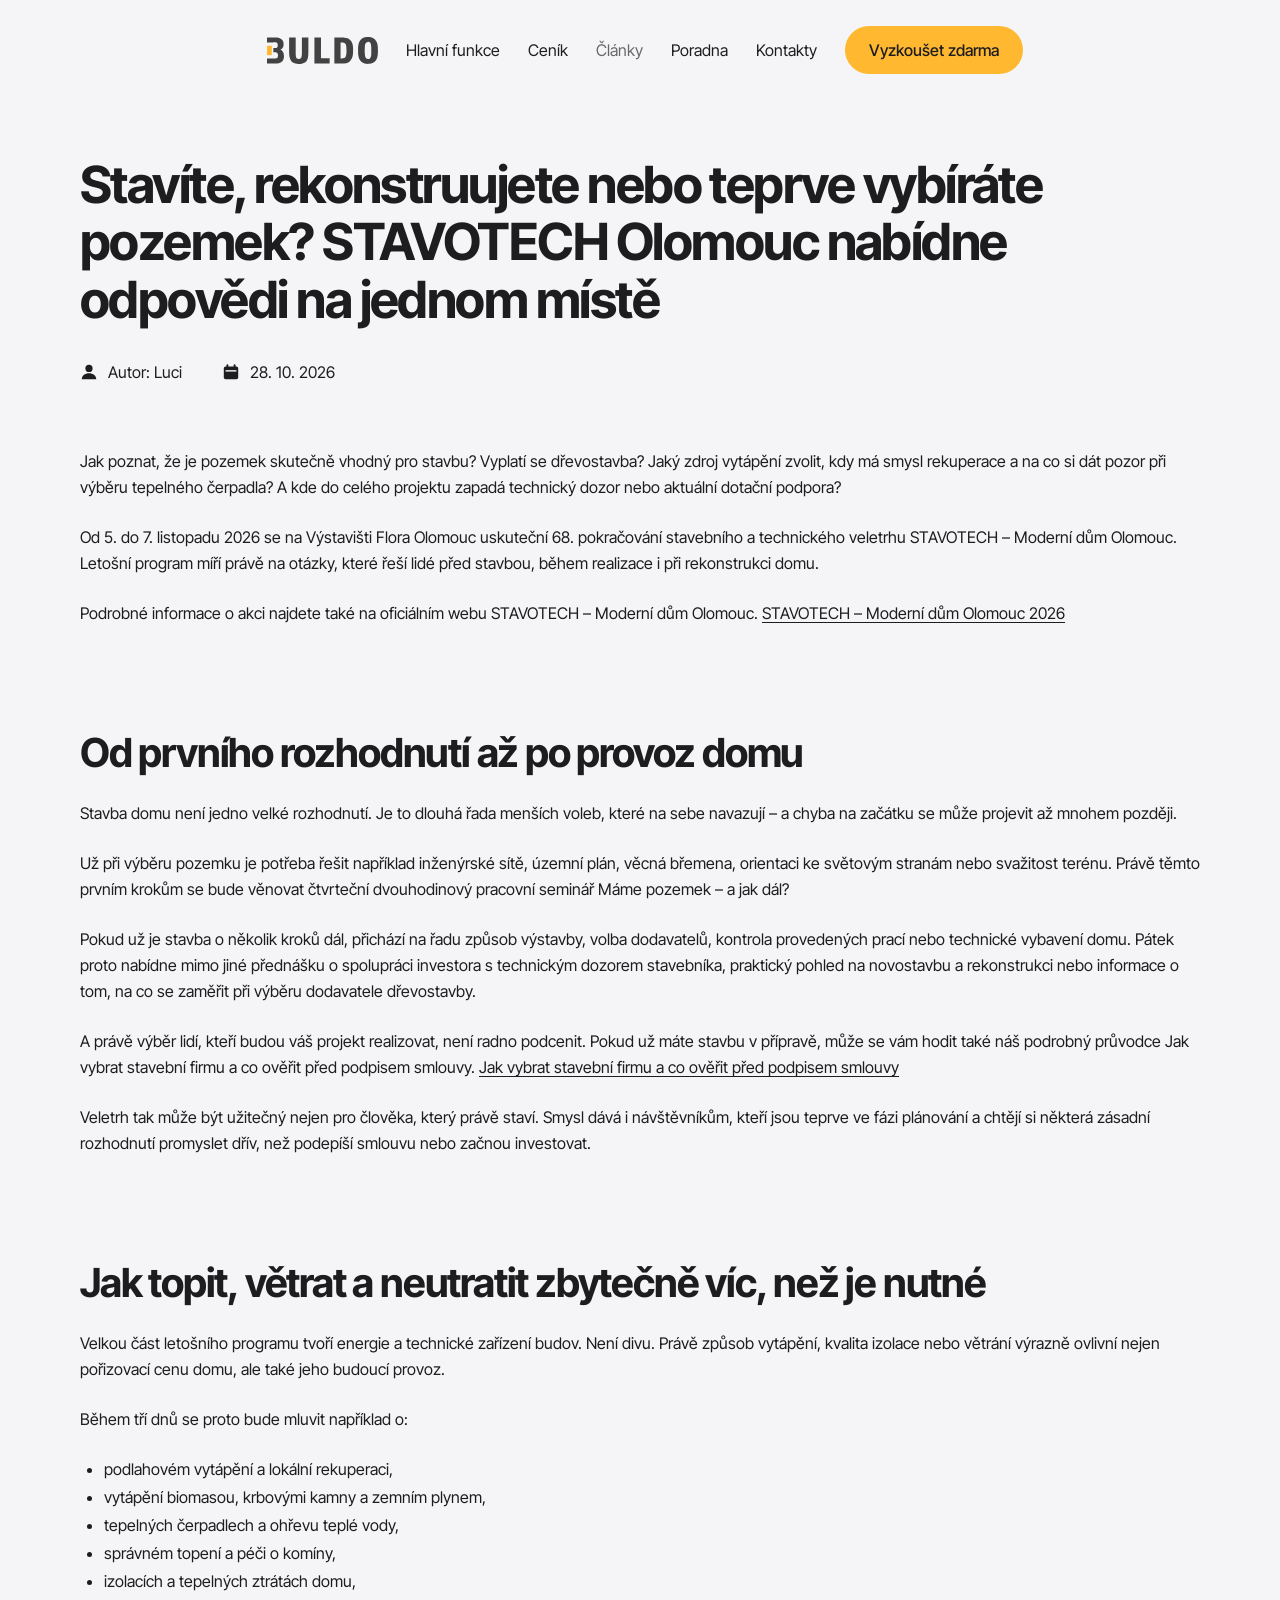
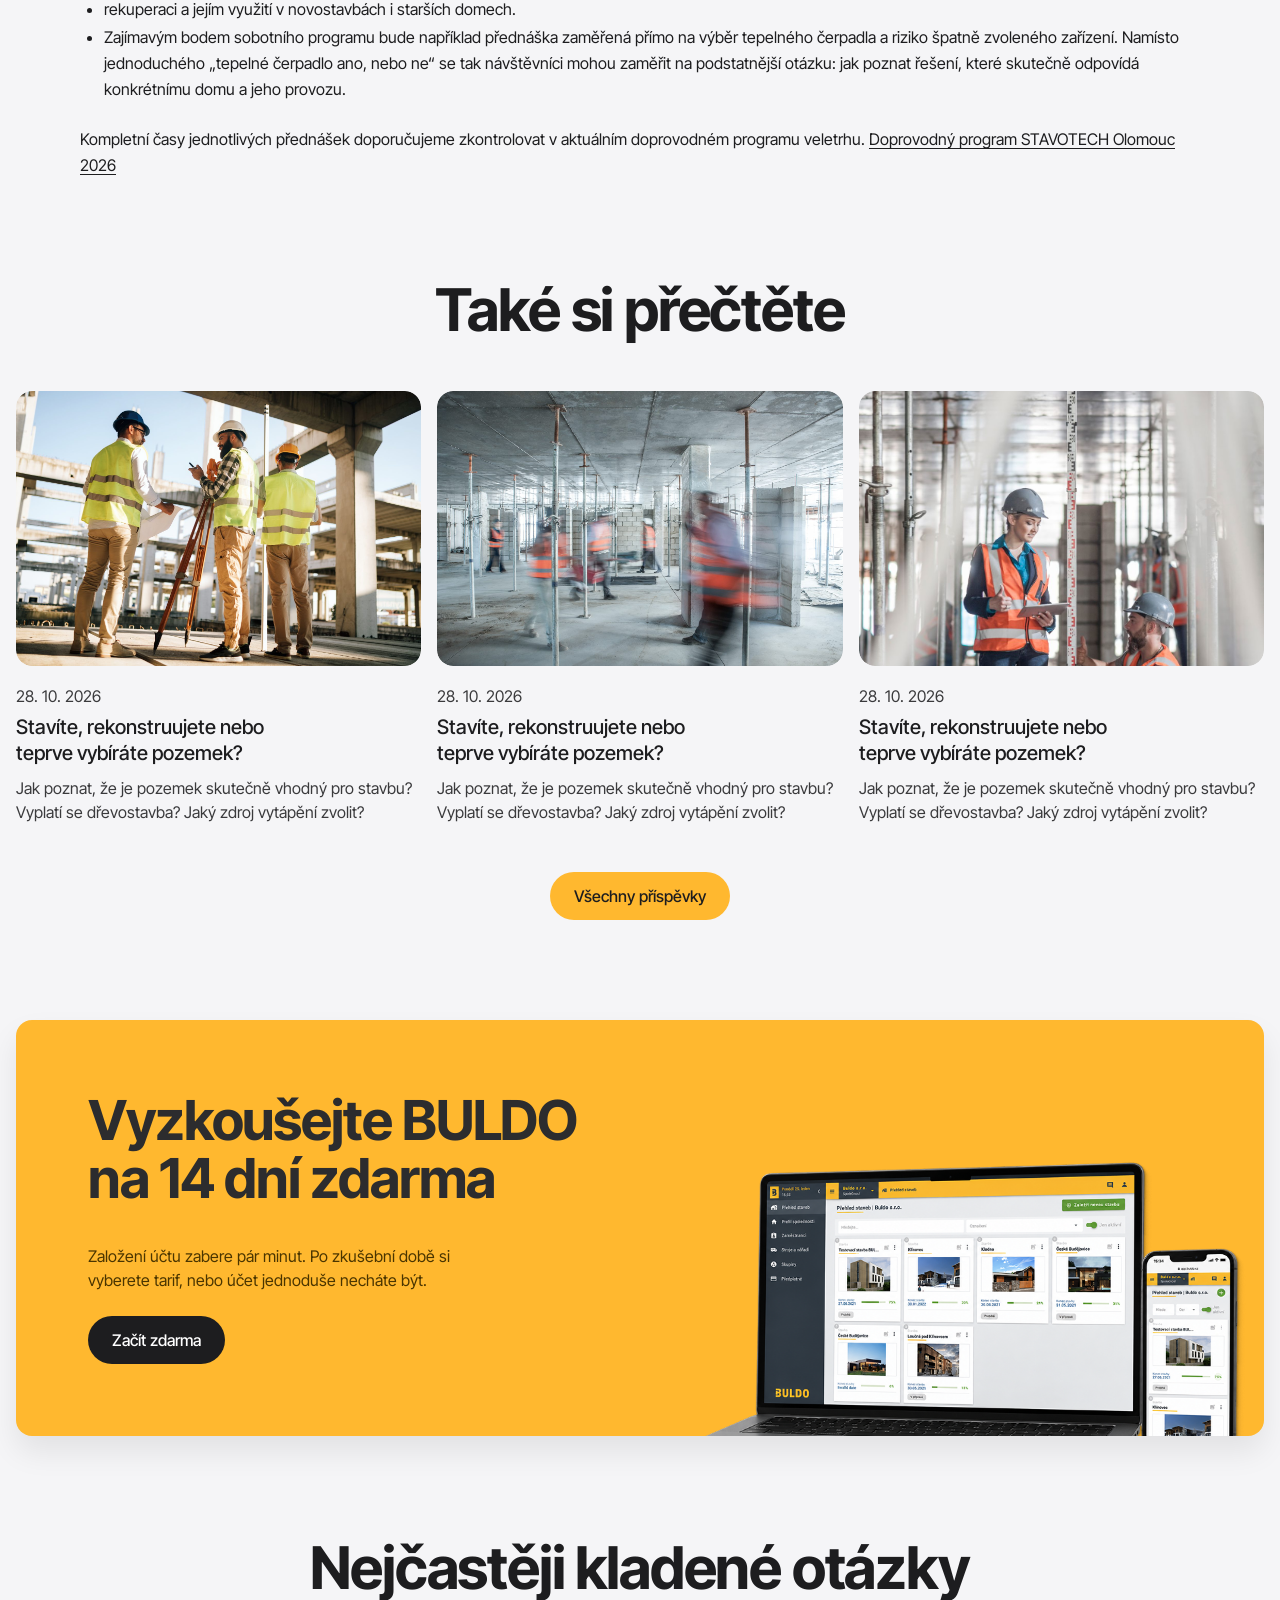
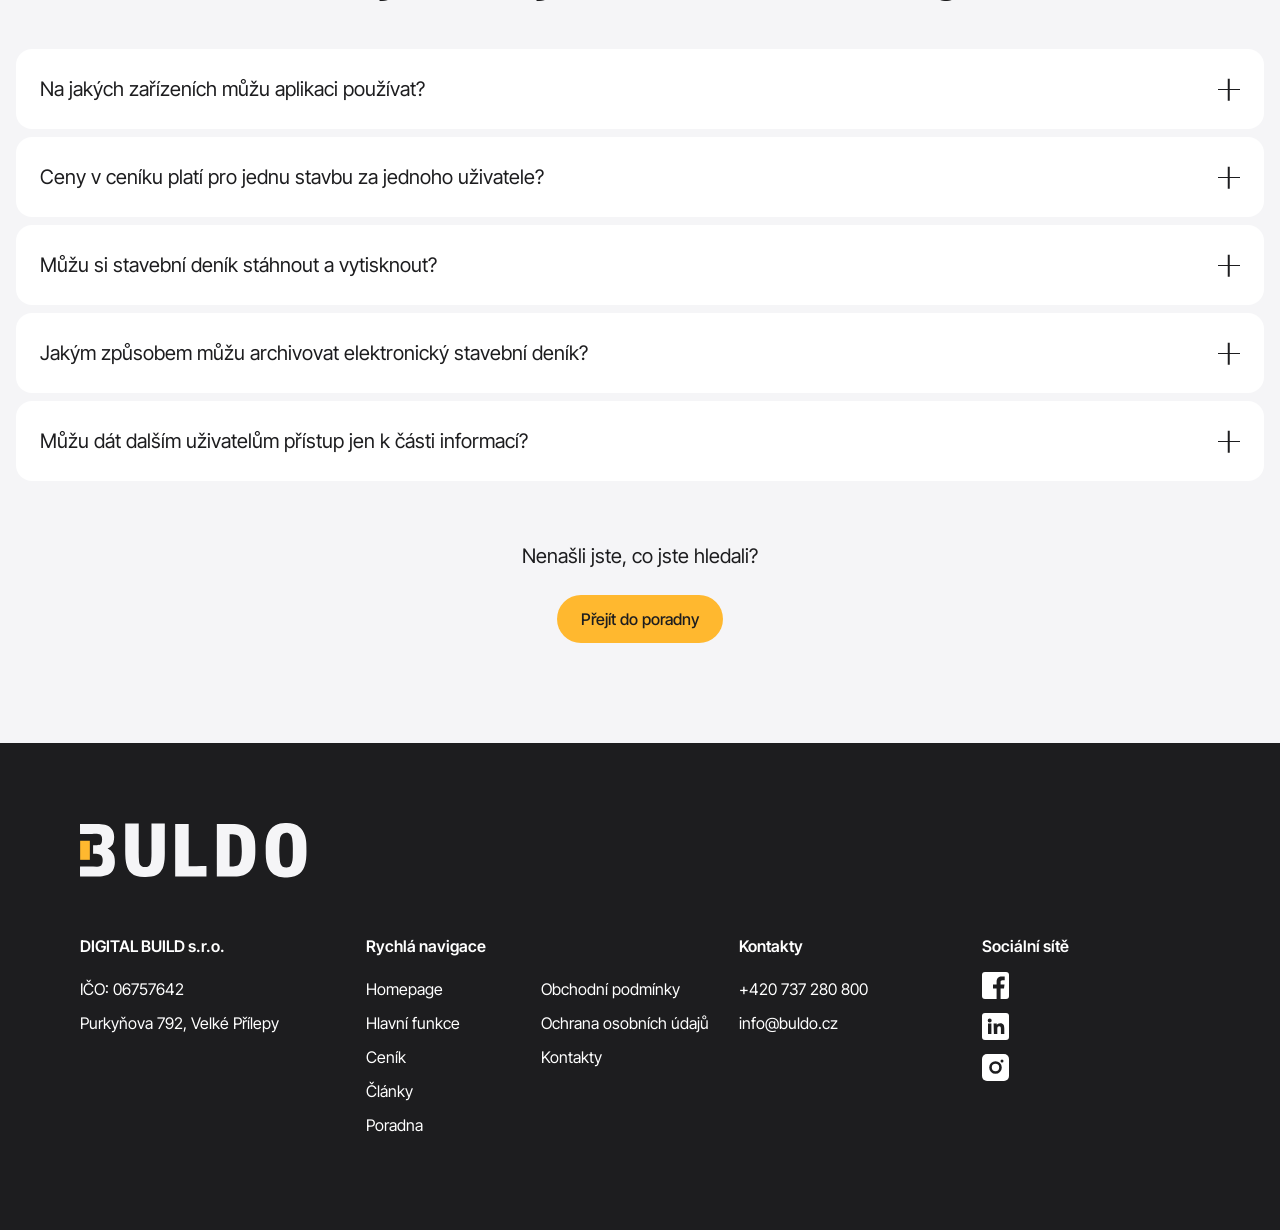
==== commit 52e95a01: "Navbar jede se stránkou: při scrollu dolů se schová, nahoru se ukáže Co-Authored-By: Claude Opus 5.5" ====
--- a/clanek.html
+++ b/clanek.html
@@ -9,7 +9,7 @@
 <link rel="preconnect" href="https://fonts.googleapis.com">
 <link rel="preconnect" href="https://fonts.gstatic.com" crossorigin>
 <link rel="stylesheet" href="https://fonts.googleapis.com/css2?family=Inter+Tight:wght@400;500;600;700&display=swap">
-<link rel="stylesheet" href="assets/css/style.css?v=202611031848">
+<link rel="stylesheet" href="assets/css/style.css?v=202611031948">
 </head>
 <body>
 <header class="site-header header-light">
@@ -102,6 +102,6 @@
     </div>
   </div>
 </footer>
-<script src="assets/js/main.js?v=202611031848" defer></script>
+<script src="assets/js/main.js?v=202611031948" defer></script>
 </body>
 </html>
--- a/assets/css/style.css
+++ b/assets/css/style.css
@@ -71,9 +71,18 @@
 
 /* ---------- Hlavička ---------- */
 .site-header {
-  position: absolute; z-index: 50; top: 16px; left: 0; right: 0;
-  display: flex; justify-content: center; padding-inline: 24px;
-}
+  position: fixed; z-index: 50; top: 16px; left: 0; right: 0;
+  display: flex; justify-content: center; padding-inline: 24px; pointer-events: none;
+  transition: transform .4s var(--ease);
+}
+.site-header > * { pointer-events: auto; }
+.nav { transition: background .3s, color .3s, box-shadow .3s; }
+.nav-logo .logo-alt { display: none; }
+/* po odscrollování: navbar jede se stránkou, při scrollu dolů se schová, nahoru se ukáže */
+.site-header.is-stuck .nav { background: rgba(245,245,247,.82); -webkit-backdrop-filter: blur(20px) saturate(1.4); backdrop-filter: blur(20px) saturate(1.4); color: var(--ink); box-shadow: 0 6px 24px rgba(0,0,0,.08); }
+.header-dark.is-stuck .nav-logo .logo-white { display: none; }
+.header-dark.is-stuck .nav-logo .logo-alt { display: block; }
+.site-header.is-hidden { transform: translateY(calc(-100% - 24px)); }
 .nav {
   display: flex; align-items: center; gap: 40px;
   height: 68px; padding: 0 10px 0 20px; border-radius: var(--radius-s);
@@ -87,7 +96,7 @@
 /* varianta na tmavém hero (homepage) */
 .header-dark .nav { background: rgba(255,255,255,.12); backdrop-filter: blur(16px); -webkit-backdrop-filter: blur(16px); color: var(--white); }
 /* varianta na světlém pozadí (podstránky) */
-.header-light { position: relative; top: 0; padding-top: 16px; }
+.header-light { position: sticky; top: 0; padding-top: 16px; }
 .header-light .nav { color: var(--ink); }
 
 /* ---------- Hero ---------- */
@@ -96,6 +105,9 @@
   overflow: hidden; background: #111; color: var(--white);
   min-height: 750px; display: flex; flex-direction: column; justify-content: flex-end;
 }
+/* iOS: skryje šedé tlačítko play, když systém zablokuje autoplay (úsporný režim) */
+video::-webkit-media-controls-start-playback-button { display: none !important; -webkit-appearance: none; }
+video::-webkit-media-controls { display: none !important; }
 .hero-video { position: absolute; inset: 0; width: 100%; height: 100%; object-fit: cover; }
 .hero::after { content: ""; position: absolute; inset: 0; background: linear-gradient(90deg, rgba(0,0,0,.45) 0%, rgba(0,0,0,.1) 55%, rgba(0,0,0,0) 100%); pointer-events: none; }
 .hero-content { position: relative; z-index: 2; padding: 0 56px; margin-bottom: 76px; }
@@ -122,9 +134,9 @@
 .stat span { display: block; margin-top: 26px; font-size: 16px; color: var(--ink-2); }
 
 /* ---------- Scéna: chaos → telefon (řízeno scrollem v main.js) ---------- */
-.scene { position: relative; height: 320vh; }
+.scene { position: relative; height: 320vh; margin-top: 100px; }
 .scene-sticky { position: sticky; top: 0; height: 100vh; min-height: 640px; overflow: hidden; }
-.chaos { z-index: 2; pointer-events: none; position: absolute; left: 50%; top: 50%; transform: translate(-50%, -50%); width: min(1440px, 100%, calc(100vh * 1440 / 880)); aspect-ratio: 1440 / 880; }
+.chaos { z-index: 1; pointer-events: none; position: absolute; left: 50%; top: 50%; transform: translate(-50%, -50%); width: min(1440px, 100%, calc(100vh * 1440 / 880)); aspect-ratio: 1440 / 880; }
 .chaos h2 { position: absolute; left: 50%; top: 47%; transform: translate(-50%, -50%); width: 44%; margin: 0; }
 .chaos-item { position: absolute; left: calc(var(--x) / 1440 * 100%); top: calc(var(--y) / 880 * 100%); width: calc(var(--w) / 1440 * 100%); }
 .chaos-item img { width: 100%; height: auto; filter: drop-shadow(0 2px 2px rgba(0,0,0,.1)) drop-shadow(0 9px 5px rgba(0,0,0,.06)) drop-shadow(0 20px 8px rgba(0,0,0,.03)); }
@@ -133,26 +145,19 @@
 }
 @keyframes float { 50% { transform: translateY(-8px); } }
 
-.control { position: absolute; inset: 0; display: flex; flex-direction: column; align-items: center; justify-content: flex-end; padding: 40px 0 100px; pointer-events: none; }
+.control { z-index: 2; position: absolute; inset: 0; display: flex; flex-direction: column; align-items: center; justify-content: flex-end; padding: 32px 0 100px; pointer-events: none; }
 .control > * { pointer-events: auto; }
 .scene-t2 { opacity: 0; }
-.control-fit { position: relative; width: 860px; height: calc(560px * var(--s, 1)); margin-top: 48px; }
+.control-fit { position: relative; width: 860px; height: calc(560px * var(--s, 1)); margin-top: 40px; }
 .control-stage { position: absolute; left: 50%; top: 0; width: 860px; height: 560px; transform: translateX(-50%) scale(var(--s, 1)); transform-origin: top center; }
-.control-phone { position: absolute; left: 50%; top: 22px; width: 262px; margin-left: -131px; will-change: transform, opacity; }
-.notif {
-  position: absolute; display: flex; align-items: center; gap: 16px;
-  padding: 16px 40px 16px 18px; background: var(--white); border-radius: 18px;
-  border: 1px solid rgba(0,0,0,.06); box-shadow: 0 12px 30px rgba(0,0,0,.07);
-  font-size: 16px; line-height: 24px; white-space: nowrap; width: max-content; opacity: 0; will-change: transform, opacity;
-}
-.notif strong { display: block; font-weight: 500; color: #2C2C2E; }
-.notif span { color: #3A3A3C; }
-.notif-ico { flex: none; width: 32px; height: 32px; }
-.n1 { left: 375px; top: 0; }
-.n2 { left: -118px; top: 144px; }
-.n3 { left: 530px; top: 288px; }
-.n4 { left: -12px; top: 432px; }
-.scene-cta { margin-top: 32px; opacity: 0; }
+.control-phone { position: absolute; left: 50%; top: 22px; width: 263px; height: auto; margin-left: -131.5px; }
+.notif { position: absolute; opacity: 0; line-height: 0; }
+.notif img { display: block; width: auto; height: 78px; max-width: none; filter: drop-shadow(1px 1px 1.5px rgba(0,0,0,.06)) drop-shadow(4px 4px 4px rgba(0,0,0,.05)) drop-shadow(9px 9px 8px rgba(0,0,0,.035)) drop-shadow(17px 16px 10px rgba(0,0,0,.02)); }
+.n1 { left: 375px; top: 2px; }
+.n2 { left: -121px; top: 146px; }
+.n3 { left: 530px; top: 290px; }
+.n4 { left: -13px; top: 434px; }
+.scene-cta { margin-top: 28px; opacity: 0; }
 /* bez JS nebo s omezeným pohybem: obě části pod sebou, bez připnutí */
 .no-scene .scene { height: auto; }
 .no-scene .scene-sticky { position: relative; height: auto; min-height: 0; overflow: visible; }
@@ -194,6 +199,7 @@
 /* MacBook usazený vpravo, přesahuje pravý okraj boxu (podle návrhu) */
 .features-media video { position: absolute; left: 31.4%; top: -3.8%; width: 105.7%; max-width: none; height: auto; opacity: 0; transition: opacity .4s; }
 .features-media video.active { opacity: 1; }
+.features-desc { display: none; }
 
 .why { margin-top: 100px; }
 .bento { display: grid; grid-template-columns: 1fr 1fr; gap: 16px; padding: 0 var(--gutter); margin-top: 48px; }
@@ -213,6 +219,9 @@
 .bc-photo h3 { padding-top: 46px; }
 .bc-time { aspect-ratio: 696 / 432; }
 .bc-time .bg { filter: none; }
+.bc-time .time-card svg { position: relative; display: block; width: 100%; height: auto; }
+/* zamlžené pozadí pod kartou (tvar odpovídá obdélníku v SVG: y 10–174 z 206, rádius 28) */
+.bc-time .time-frost { position: absolute; left: 0; right: 0; top: 4.85%; height: 79.6%; border-radius: 4.93% / 13.6%; -webkit-backdrop-filter: blur(14px); backdrop-filter: blur(14px); }
 .bc-time .time-card { position: absolute; z-index: 2; left: 9.2%; right: 9.2%; bottom: 0; width: 81.6%; }
 .bc-time::after { content: ""; position: absolute; inset: 0; background: linear-gradient(180deg, rgba(0,0,0,.35), rgba(0,0,0,.15) 60%, rgba(0,0,0,.4)); }
 .bc-tablet::after { content: ""; position: absolute; inset: 0; background: linear-gradient(90deg, rgba(0,0,0,0) 30%, rgba(0,0,0,.25)); }
@@ -327,6 +336,12 @@
 .acc details[open] .plus::after { transform: rotate(0); }
 .acc .answer { padding: 0 24px 24px; font-size: 16px; line-height: 26px; color: var(--ink-2); max-width: 900px; }
 .acc .answer p + p { margin-top: 10px; }
+.acc .answer ol, .acc .answer ul { margin: 10px 0; padding-left: 22px; display: grid; gap: 6px; }
+.acc .answer ol:first-child, .acc .answer ul:first-child { margin-top: 0; }
+.acc .answer b { font-weight: 600; color: var(--ink); }
+.acc .answer a { color: var(--ink); }
+.acc .answer .note { margin-top: 12px; padding: 12px 16px; background: #FFF4DC; border-radius: 12px; color: #5E4300; }
+.acc .answer .note b { color: #5E4300; }
 .faq-more { margin-top: 60px; text-align: center; font-size: 20px; }
 .faq-more .btn { margin-top: 24px; }
 
@@ -441,6 +456,9 @@
   .nav-links, .nav > .btn { display: none; }
   .nav-burger { display: grid; place-items: center; width: 44px; height: 44px; border: 0; border-radius: 10px; background: transparent; }
   .header-dark .nav-burger { color: var(--white); }
+  .header-dark.is-stuck .nav-burger { color: var(--ink); }
+  .nav-open.is-stuck .nav { background: transparent; box-shadow: none; -webkit-backdrop-filter: none; backdrop-filter: none; }
+  .nav-open.is-hidden { transform: none; }
   .nav-burger span, .nav-burger span::before, .nav-burger span::after { display: block; width: 20px; height: 2px; border-radius: 2px; background: currentColor; position: relative; transition: transform .3s var(--ease), background .2s; }
   .nav-burger span::before, .nav-burger span::after { content: ""; position: absolute; left: 0; }
   .nav-burger span::before { top: -6px; } .nav-burger span::after { top: 6px; }
@@ -467,16 +485,23 @@
   .control-fit { width: 360px; }
   .control-stage { width: 360px; }
   .control-phone { top: 30px; }
-  .notif { padding: 12px 16px; gap: 12px; font-size: 14px; line-height: 20px; white-space: normal; width: 300px; border-radius: 16px; }
-  .notif-ico { width: 28px; height: 28px; }
-  .n1 { left: 60px; top: 0; } .n2 { left: 0; top: 150px; } .n3 { left: 60px; top: 300px; } .n4 { left: 0; top: 450px; }
-  .features-box { aspect-ratio: auto; }
-  .features-nav { position: relative; padding: 32px 20px 0; }
+  .notif img { height: 64px; }
+  .n1 { left: auto; right: 0; top: 10px; } .n2 { left: 0; top: 160px; } .n3 { left: auto; right: 0; top: 310px; } .n4 { left: 0; top: 460px; }
+  /* mobil: video nahoře, pod ním vodorovně posuvný pruh záložek a popis vybrané funkce */
+  .features-box { aspect-ratio: auto; display: flex; flex-direction: column; padding: 24px 0 28px; }
+  .features-media { order: 1; position: relative; aspect-ratio: 16 / 9; margin: 0 12px; }
+  .features-media video { left: 0; top: 0; width: 100%; }
+  .features-nav { order: 2; position: relative; padding: 20px 0 0; display: block; }
   .features-arrows { display: none; }
-  .features-list { flex-direction: row; flex-wrap: wrap; gap: 8px; }
-  .feature-tab[aria-selected="true"] { max-width: 100%; }
-  .features-media { position: relative; aspect-ratio: 16 / 9; }
-  .features-media video { left: 0; top: 0; width: 100%; }
+  .features-list { flex-direction: row; flex-wrap: nowrap; align-items: center; gap: 8px; overflow-x: auto; scroll-snap-type: x proximity; padding: 0 20px; scrollbar-width: none; -webkit-overflow-scrolling: touch; }
+  .features-list::-webkit-scrollbar { display: none; }
+  .features-list li { flex: none; scroll-snap-align: center; }
+  .feature-tab { padding: 10px 18px; font-size: 15px; line-height: 22px; white-space: nowrap; background: #1C1C1E; }
+  .feature-tab[aria-selected="true"] { max-width: none; border-radius: 24px; background: var(--yellow); color: #1D1D1F; }
+  .feature-tab[aria-selected="true"] .name { display: inline; font-weight: 600; }
+  .feature-tab[aria-selected="true"] .desc { display: none; }
+  .features-desc { order: 3; display: block; margin: 16px 20px 0; padding: 16px 20px; background: #2C2C2E; border-radius: 16px; color: var(--white); font-size: 15px; line-height: 22px; min-height: 88px; }
+  .features-desc b { font-weight: 600; }
   .bento { grid-template-columns: 1fr; }
   .bc-tablet h3 { padding-left: 40px; }
   .trial { grid-template-columns: 1fr; padding: 48px 24px 0; }
@@ -537,3 +562,11 @@
   .help-side a { min-height: 52px; padding: 0 14px; font-size: 14px; }
   .trial { padding: 40px 20px 0; }
 }
+
+/* nižší okna (notebooky): menší titulek scény a okraje, aby telefon a bubliny zůstaly velké */
+@media (min-width: 961px) and (max-height: 900px) {
+  .scene-t2 { font-size: clamp(40px, 6.2vh, 64px); line-height: 1.05; }
+  .control { padding: 20px 0 100px; }
+  .control-fit { margin-top: 28px; }
+  .scene-cta { margin-top: 20px; }
+}
